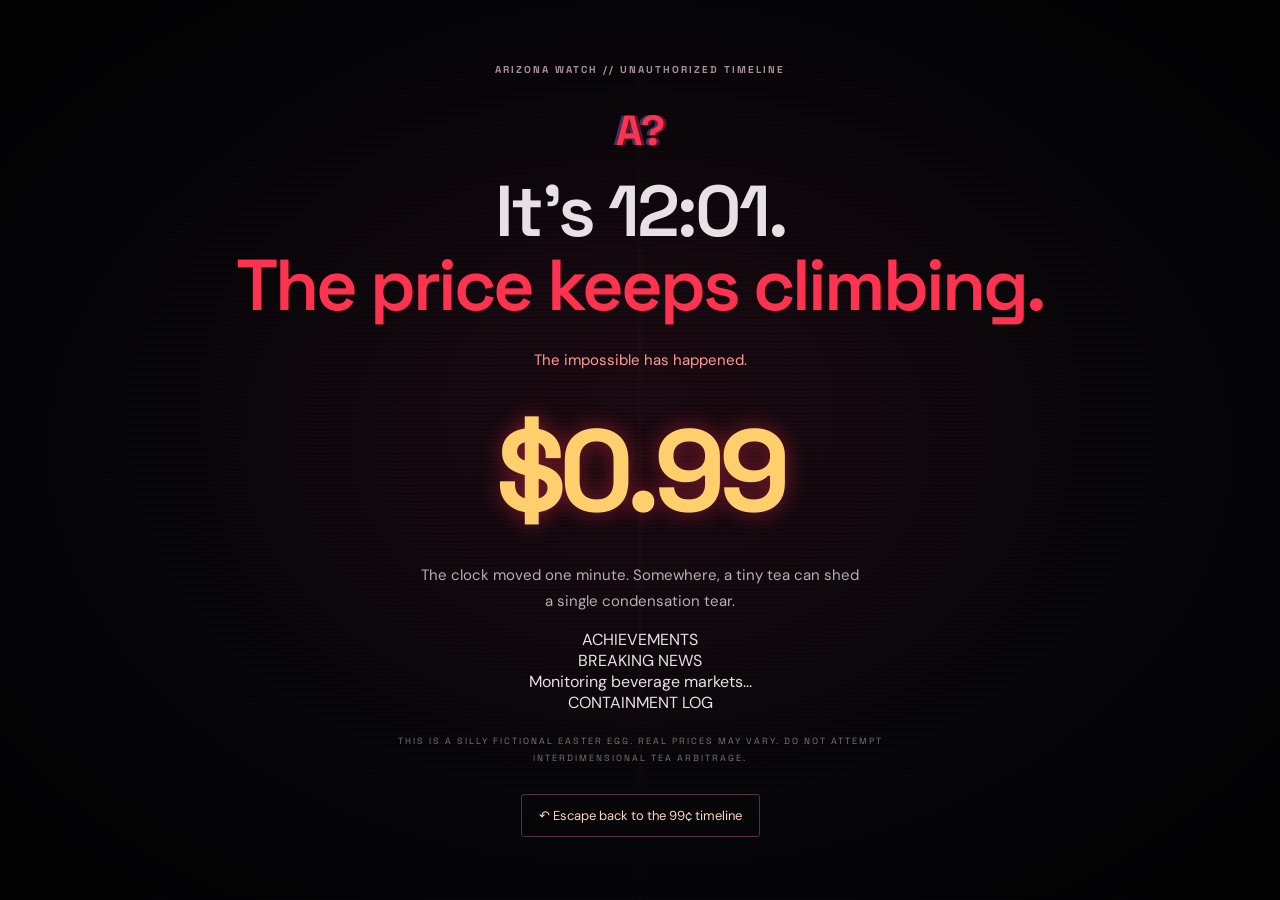
==== midnight.html @ dffbb3ba "Update midnight.html" ====
<!doctype html>
<html lang="en">
<head>
  <meta charset="utf-8">
  <meta name="viewport" content="width=device-width,initial-scale=1">
  <meta
    name="description"
    content="A tiny fictional Arizona Tea apocalypse hidden behind a frozen clock."
  >

  <title>Arizona Watch — After Midnight</title>

  <link rel="preconnect" href="https://fonts.googleapis.com">
  <link rel="preconnect" href="https://fonts.gstatic.com" crossorigin>

  <link
    href="https://fonts.googleapis.com/css2?family=DM+Sans:wght@400;500;700&family=Space+Grotesk:wght@400;500;700&display=swap"
    rel="stylesheet">

  <link rel="stylesheet" href="midnight.css">
</head>
<body>

<main class="nightmare">

  <p class="eyebrow">
    ARIZONA WATCH // UNAUTHORIZED TIMELINE
  </p>

  <div class="glitch-mark">
    A?
  </div>

  <h1>
    It's 12:01.<br>
    <span>The price keeps climbing.</span>
  </h1>

  <p class="warning" id="warning">
    The impossible has happened.
  </p>

  <div
    class="price-display"
    id="chaos-price"
  >
    $0.99
  </div>

  <p class="story" id="story">
    The clock moved one minute. Somewhere, a tiny tea can shed a single condensation tear.
  </p>

  <div class="achievement-box">
    <div class="achievement-title">
      ACHIEVEMENTS
    </div>

    <div
      id="achievements"
      class="achievement-list"
    ></div>
  </div>

  <div class="news-box">
    <div class="news-title">
      BREAKING NEWS
    </div>

    <div
      id="news-ticker"
      class="news-ticker"
    >
      Monitoring beverage markets...
    </div>
  </div>

  <div class="log-box">
    <div class="log-title">
      CONTAINMENT LOG
    </div>

    <div
      id="log-console"
      class="log-console"
    ></div>
  </div>

  <p class="disclaimer">
    THIS IS A SILLY FICTIONAL EASTER EGG.
    REAL PRICES MAY VARY.
    DO NOT ATTEMPT INTERDIMENSIONAL TEA ARBITRAGE.
  </p>

  <a
    class="escape-link"
    href="index.html"
  >
    ↶ Escape back to the 99¢ timeline
  </a>

</main>

<script src="midnight-app.js"></script>

</body>
</html>
---- midnight.css ----
@import url("styles.css");

:root {
  color-scheme: dark;
  --ink: #e7e0e6;
  --muted: #918792;
  --red: #ff334f;
  --amber: #ffcf6e;
  --paper: #08070b;
}

* { box-sizing: border-box; }

body {
  min-width: 320px;
  min-height: 100vh;
  margin: 0;
  overflow-x: hidden;
  background:
    radial-gradient(ellipse at 50% 45%, rgb(111 15 37 / 17%), transparent 34rem),
    repeating-linear-gradient(0deg, rgb(255 255 255 / 1.5%) 0 1px, transparent 1px 4px),
    #08070b;
  color: var(--ink);
  font-family: "DM Sans", sans-serif;
}

.nightmare {
  position: relative;
  display: flex;
  min-height: 100vh;
  flex-direction: column;
  align-items: center;
  justify-content: center;
  padding: 48px 24px;
  overflow: hidden;
  text-align: center;
  animation: room-flicker 8s linear infinite;
}

.nightmare::before,
.nightmare::after {
  position: absolute;
  z-index: -1;
  inset: 0;
  pointer-events: none;
  content: "";
}

.nightmare::before {
  background: linear-gradient(90deg, transparent 0 49.8%, rgb(255 51 79 / 9%) 50%, transparent 50.2%);
  opacity: 0.4;
}

.nightmare::after {
  background: radial-gradient(ellipse at center, transparent 25%, rgb(0 0 0 / 82%) 100%);
}

.eyebrow,
.disclaimer {
  color: #a990a1;
  font-family: "Space Grotesk", sans-serif;
  font-size: 10px;
  letter-spacing: 2px;
}

.eyebrow { margin-bottom: 28px; }

.glitch-mark {
  color: var(--red);
  font-family: "Space Grotesk", sans-serif;
  font-size: 42px;
  font-weight: 700;
  text-shadow: 3px 0 #62152d, -3px 0 #43315d;
  animation: glitch 3.2s steps(1, end) infinite;
}

h1 {
  margin: 17px 0 12px;
  font-family: "Space Grotesk", sans-serif;
  font-size: clamp(38px, 8vw, 72px);
  letter-spacing: -3px;
  line-height: 1.03;
}

h1 span { color: var(--red); }

.warning {
  margin: 16px 0 0;
  color: #ff9a9b;
  font-size: 15px;
}

.price-display {
  margin: 27px 0 18px;
  color: var(--amber);
  font-family: "Space Grotesk", sans-serif;
  font-size: clamp(64px, 14vw, 116px);
  font-weight: 700;
  letter-spacing: -7px;
  text-shadow: 0 0 22px rgb(255 51 79 / 45%);
  animation: price-haunt 4s ease-in-out infinite;
}

.story {
  max-width: 440px;
  color: #b7aeb7;
  font-size: 15px;
  line-height: 1.7;
}

.disclaimer {
  max-width: 520px;
  margin: 20px 0 28px;
  color: #7d707d;
  font-size: 9px;
  line-height: 1.8;
}

.escape-link {
  padding: 12px 17px;
  border: 1px solid #55313e;
  border-radius: 3px;
  color: #ffd5c1;
  font-size: 13px;
  text-decoration: none;
  transition: background 150ms ease, border-color 150ms ease;
}

.escape-link:hover,
.escape-link:focus-visible {
  border-color: var(--red);
  background: rgb(255 51 79 / 12%);
  outline: none;
}

@keyframes room-flicker {
  0%, 19%, 21%, 53%, 55%, 100% { opacity: 1; }
  20%, 54% { opacity: 0.76; }
  50% { opacity: 0.94; }
}

@keyframes glitch {
  0%, 88%, 90%, 94%, 100% { transform: translate(0); }
  89% { transform: translate(3px, -1px); }
  91% { transform: translate(-2px, 1px); }
  93% { transform: translate(1px, 0); }
}

@keyframes price-haunt {
  0%, 100% { text-shadow: 0 0 18px rgb(255 51 79 / 30%); }
  50% { text-shadow: 0 0 34px rgb(255 51 79 / 65%); }
}

@media (prefers-reduced-motion: reduce) {
  *, *::before, *::after {
    animation: none !important;
    scroll-behavior: auto !important;
  }
}
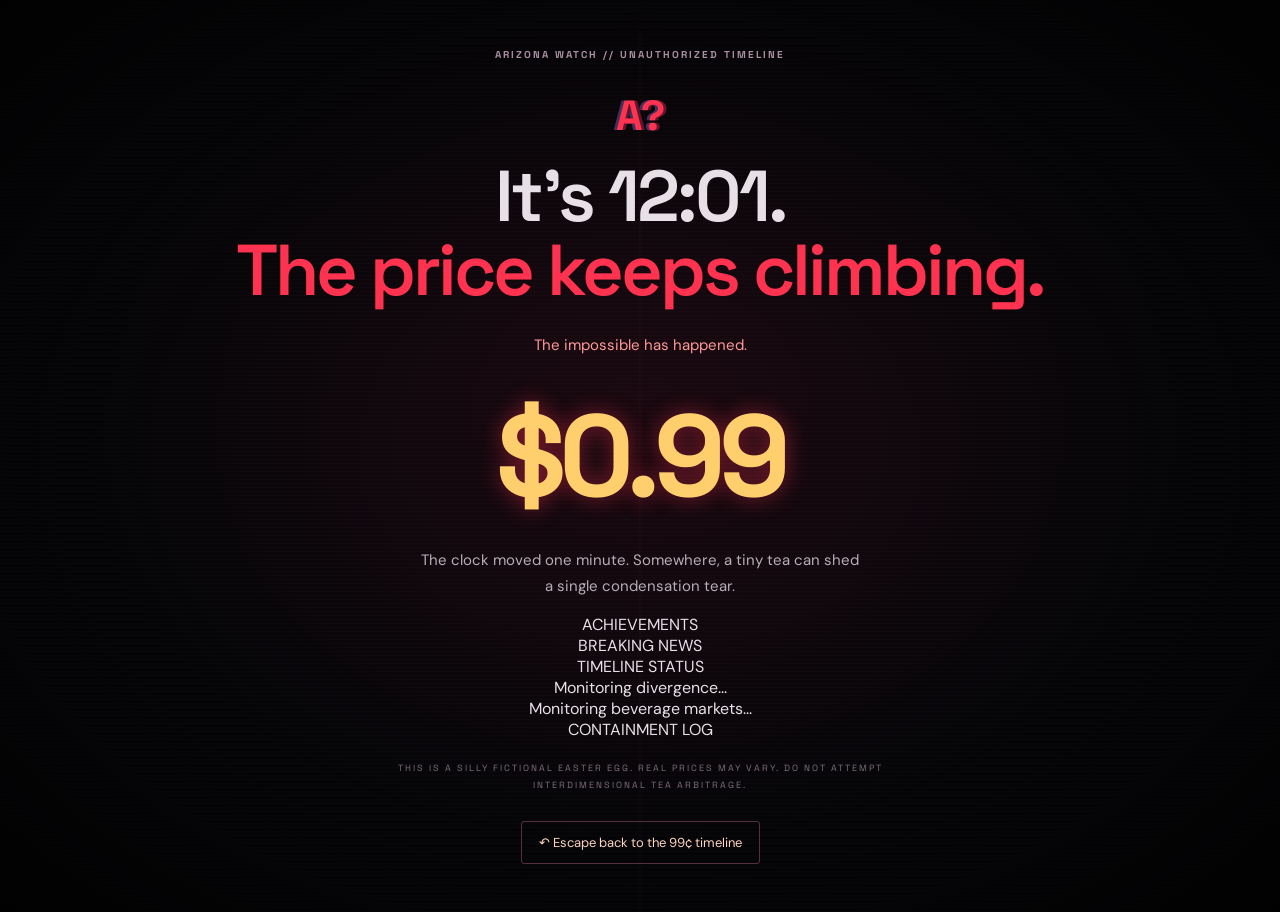
==== commit 8a4bdbbb: "Update midnight.html" ====
--- a/midnight.html
+++ b/midnight.html
@@ -66,7 +66,15 @@
     <div class="news-title">
       BREAKING NEWS
     </div>
+<div class="news-box">
+  <div class="news-title">
+    TIMELINE STATUS
+  </div>
 
+  <div id="timeline-stats" class="news-ticker">
+    Monitoring divergence...
+  </div>
+</div>
     <div
       id="news-ticker"
       class="news-ticker"
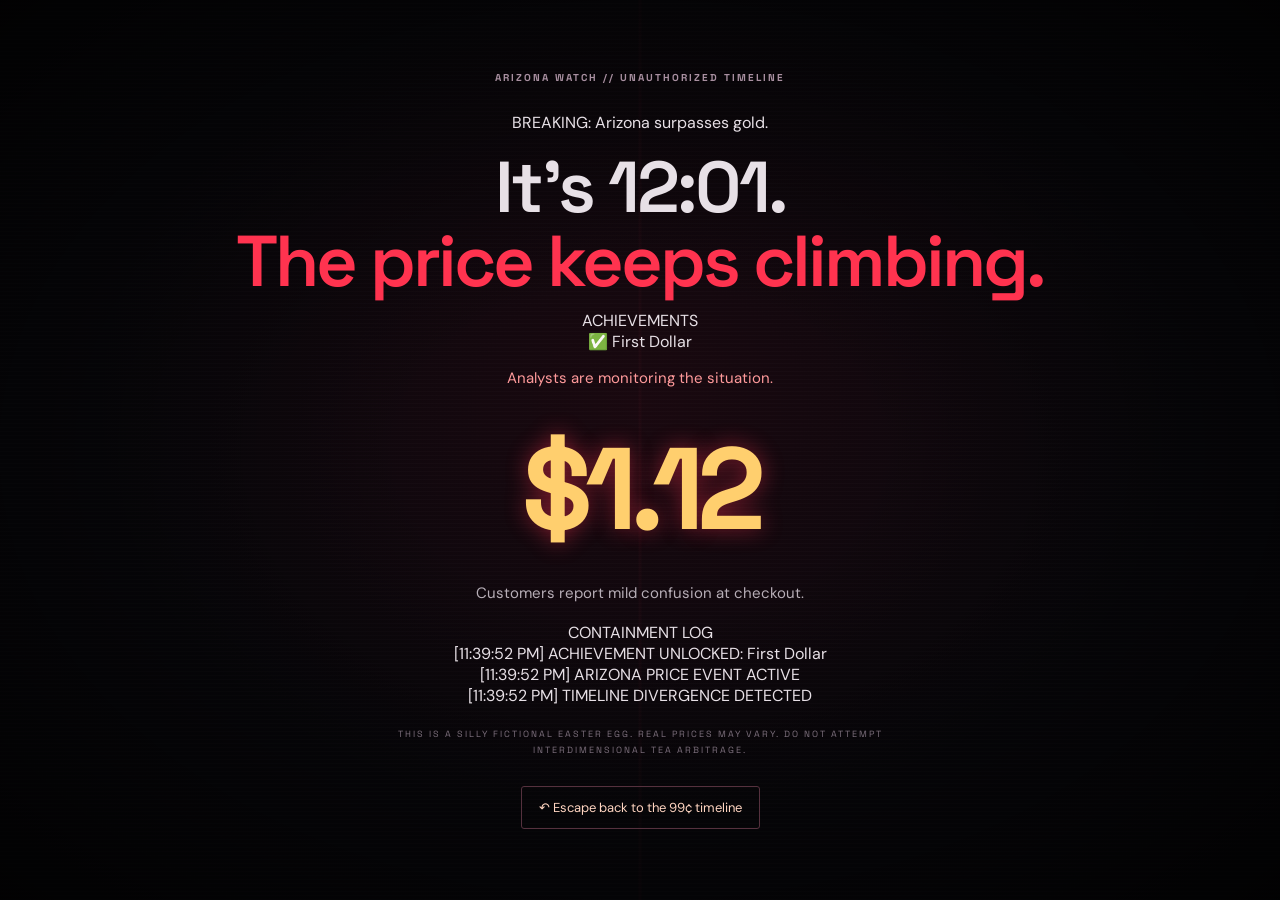
==== commit 8c4068a8: "Update midnight.html" ====
--- a/midnight.html
+++ b/midnight.html
@@ -27,31 +27,22 @@
     ARIZONA WATCH // UNAUTHORIZED TIMELINE
   </p>
 
-  <div class="glitch-mark">
-    A?
-  </div>
+<div
+  id="news-ticker"
+  class="headline-ticker"
+>
+  BREAKING: Arizona surpasses gold.
+</div>
 
-  <h1>
-    It's 12:01.<br>
-    <span>The price keeps climbing.</span>
-  </h1>
+<h1>
+  It's 12:01.<br>
+  <span>The price keeps climbing.</span>
+</h1>
 
-  <p class="warning" id="warning">
-    The impossible has happened.
-  </p>
+<div class="apocalypse-grid">
 
-  <div
-    class="price-display"
-    id="chaos-price"
-  >
-    $0.99
-  </div>
+  <aside class="side-panel">
 
-  <p class="story" id="story">
-    The clock moved one minute. Somewhere, a tiny tea can shed a single condensation tear.
-  </p>
-
-  <div class="achievement-box">
     <div class="achievement-title">
       ACHIEVEMENTS
     </div>
@@ -60,30 +51,38 @@
       id="achievements"
       class="achievement-list"
     ></div>
-  </div>
 
-  <div class="news-box">
-    <div class="news-title">
-      BREAKING NEWS
+  </aside>
+
+  <section class="price-column">
+
+    <p
+      class="warning"
+      id="warning"
+    >
+      The impossible has happened.
+    </p>
+
+    <div
+      class="price-display"
+      id="chaos-price"
+    >
+      $0.99
     </div>
-<div class="news-box">
-  <div class="news-title">
-    TIMELINE STATUS
-  </div>
 
-  <div id="timeline-stats" class="news-ticker">
-    Monitoring divergence...
-  </div>
-</div>
-    <div
-      id="news-ticker"
-      class="news-ticker"
+    <p
+      class="story"
+      id="story"
     >
-      Monitoring beverage markets...
-    </div>
-  </div>
+      The clock moved one minute.
+      Somewhere, a tiny tea can shed a
+      single condensation tear.
+    </p>
 
-  <div class="log-box">
+  </section>
+
+  <aside class="side-panel">
+
     <div class="log-title">
       CONTAINMENT LOG
     </div>
@@ -92,6 +91,10 @@
       id="log-console"
       class="log-console"
     ></div>
+
+  </aside>
+
+</div>
   </div>
 
   <p class="disclaimer">
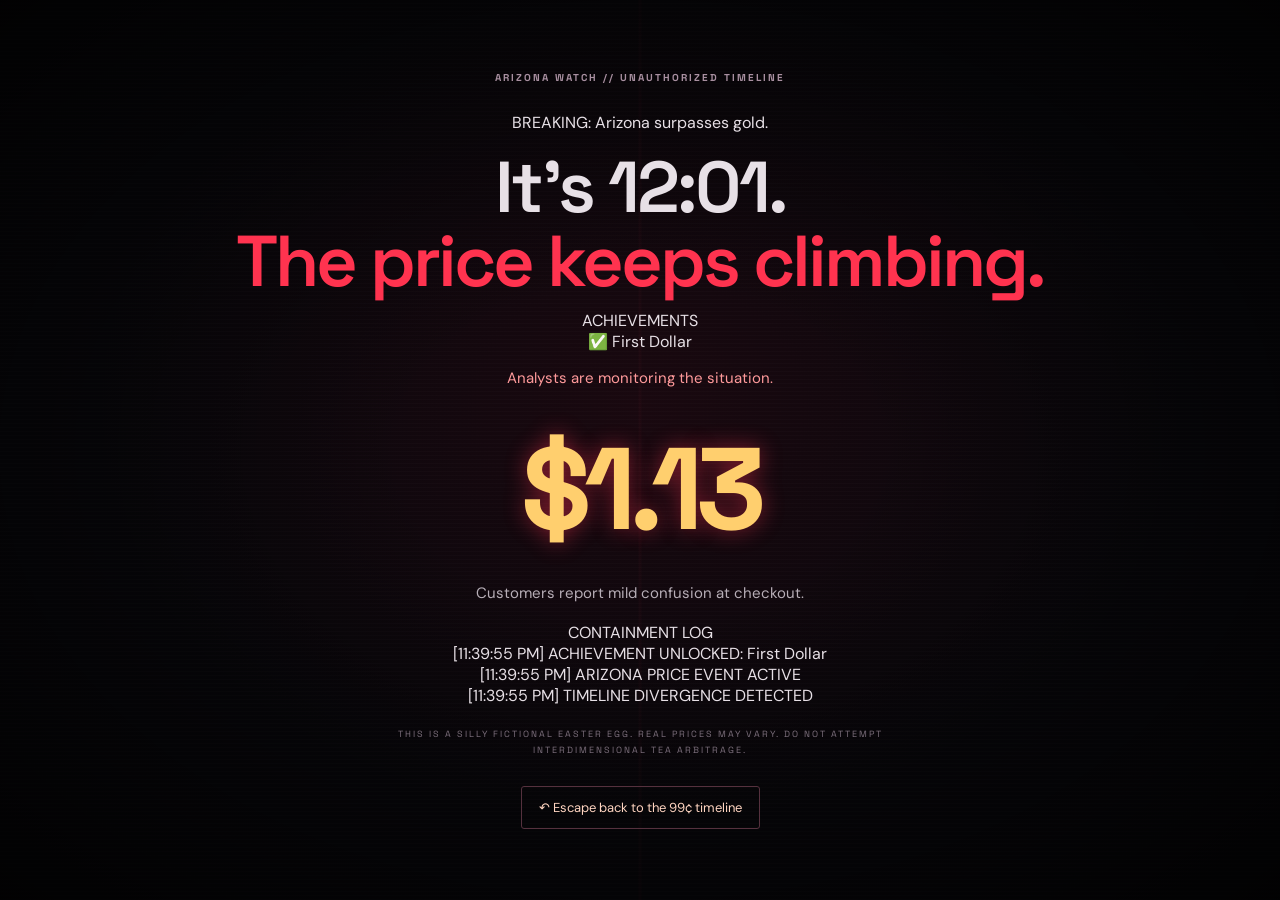
==== commit a85508c3: "Update midnight.html" ====
--- a/midnight.html
+++ b/midnight.html
@@ -95,7 +95,6 @@
   </aside>
 
 </div>
-  </div>
 
   <p class="disclaimer">
     THIS IS A SILLY FICTIONAL EASTER EGG.
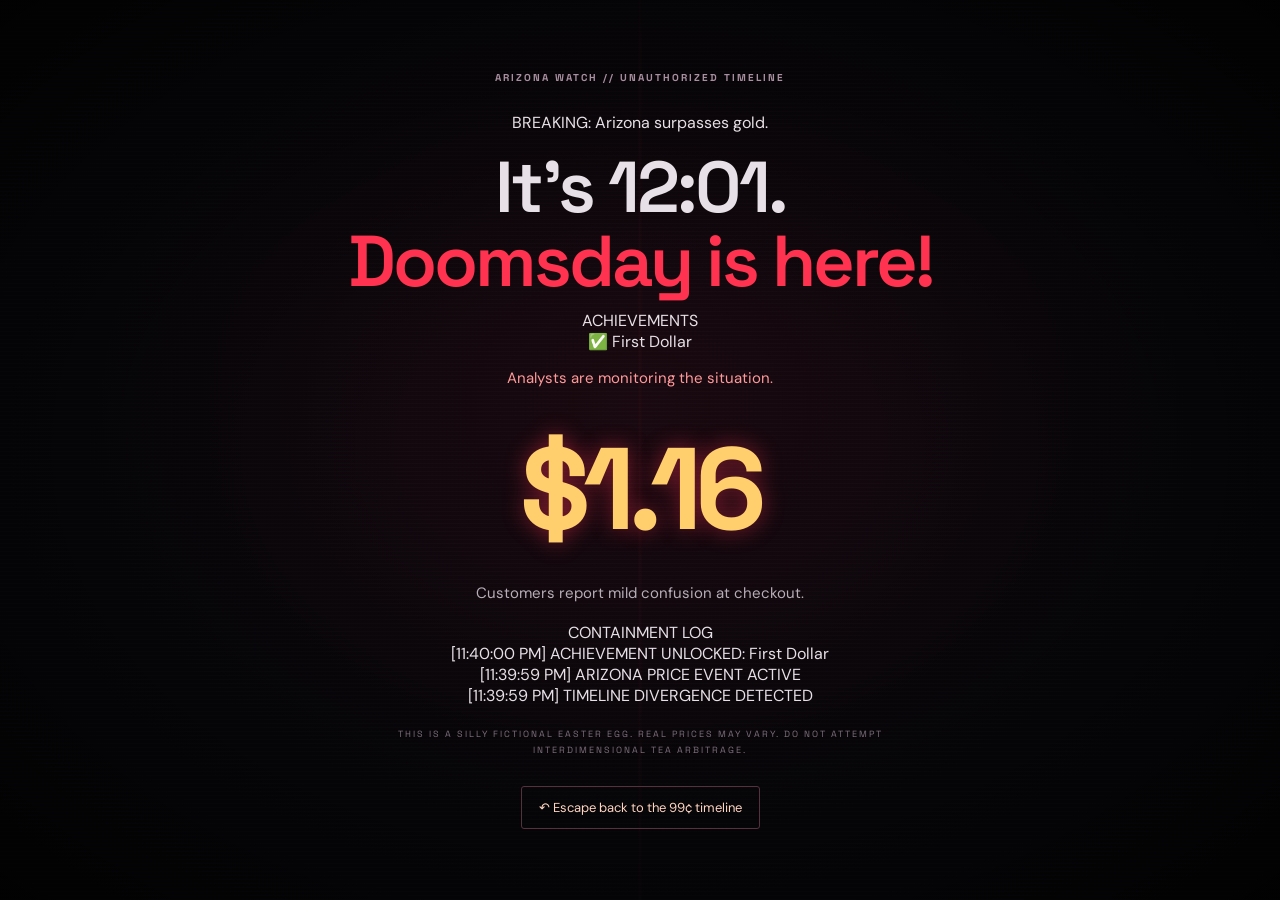
==== commit f5e548f7: "Update midnight.html" ====
--- a/midnight.html
+++ b/midnight.html
@@ -36,7 +36,7 @@
 
 <h1>
   It's 12:01.<br>
-  <span>The price keeps climbing.</span>
+  <span>Doomsday is here!</span>
 </h1>
 
 <div class="apocalypse-grid">
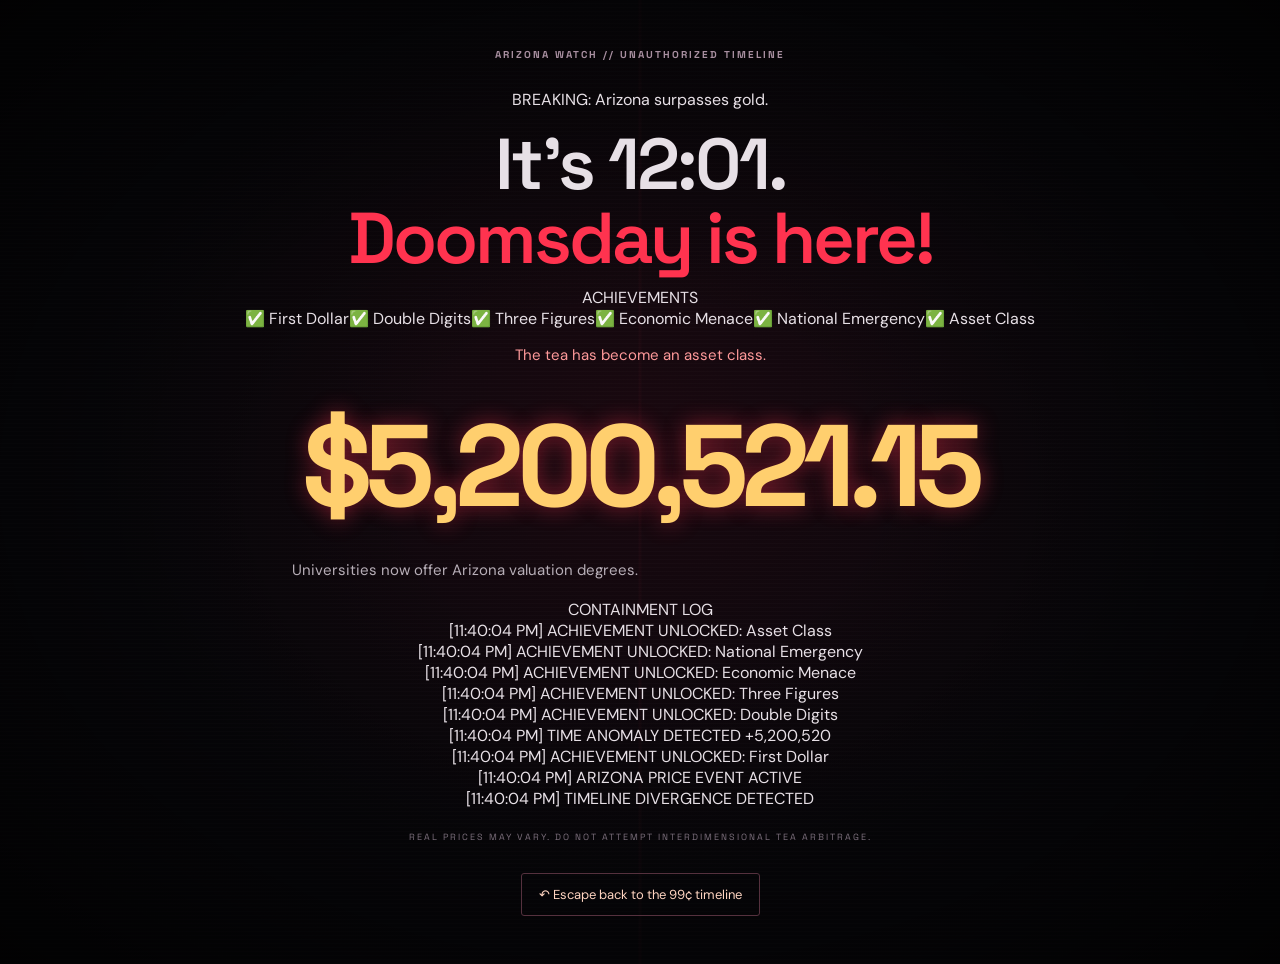
==== commit 5b7158b4: "Update midnight.html" ====
--- a/midnight.html
+++ b/midnight.html
@@ -97,7 +97,6 @@
 </div>
 
   <p class="disclaimer">
-    THIS IS A SILLY FICTIONAL EASTER EGG.
     REAL PRICES MAY VARY.
     DO NOT ATTEMPT INTERDIMENSIONAL TEA ARBITRAGE.
   </p>
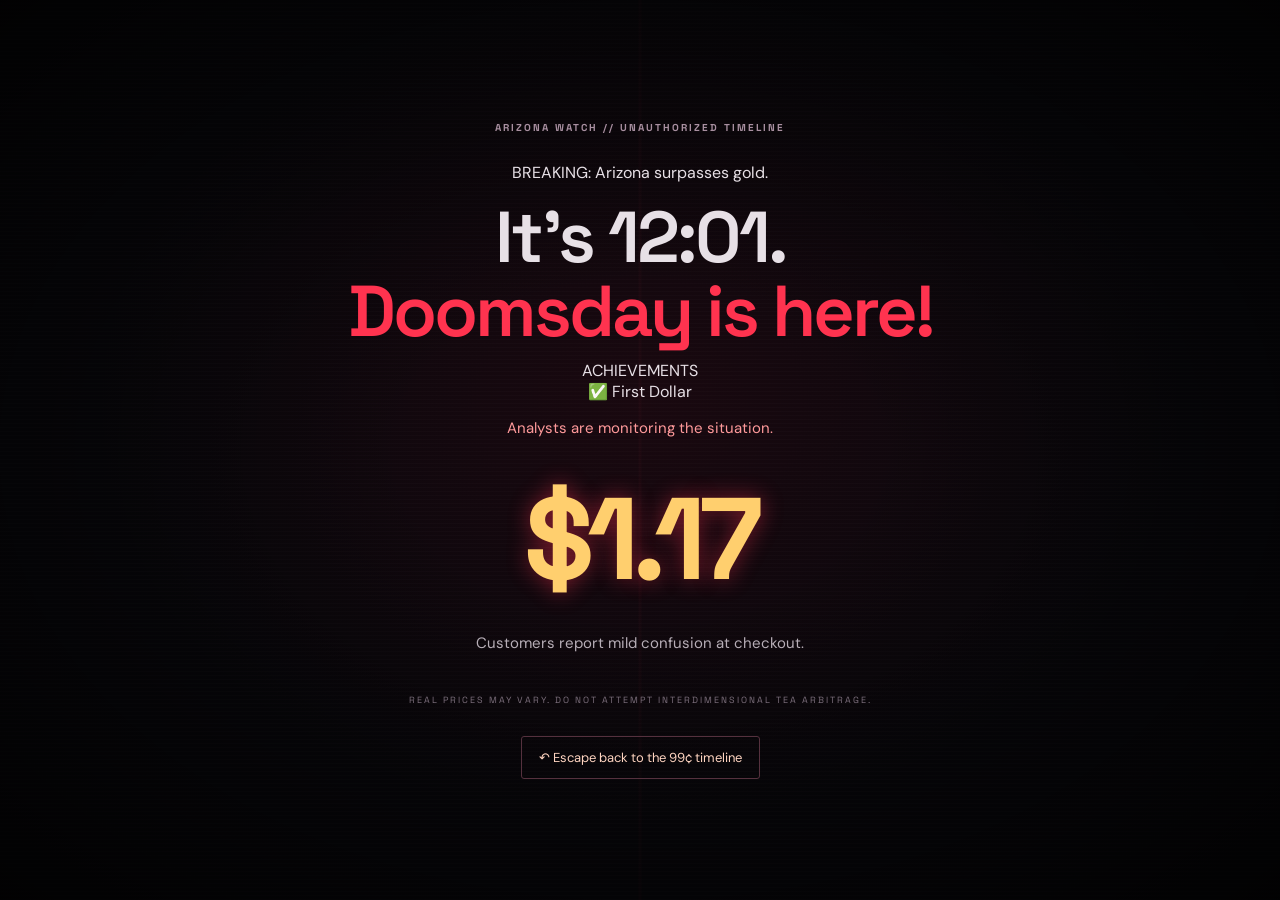
==== commit 7a7ceed3: "Update midnight.html" ====
--- a/midnight.html
+++ b/midnight.html
@@ -81,17 +81,6 @@
 
   </section>
 
-  <aside class="side-panel">
-
-    <div class="log-title">
-      CONTAINMENT LOG
-    </div>
-
-    <div
-      id="log-console"
-      class="log-console"
-    ></div>
-
   </aside>
 
 </div>
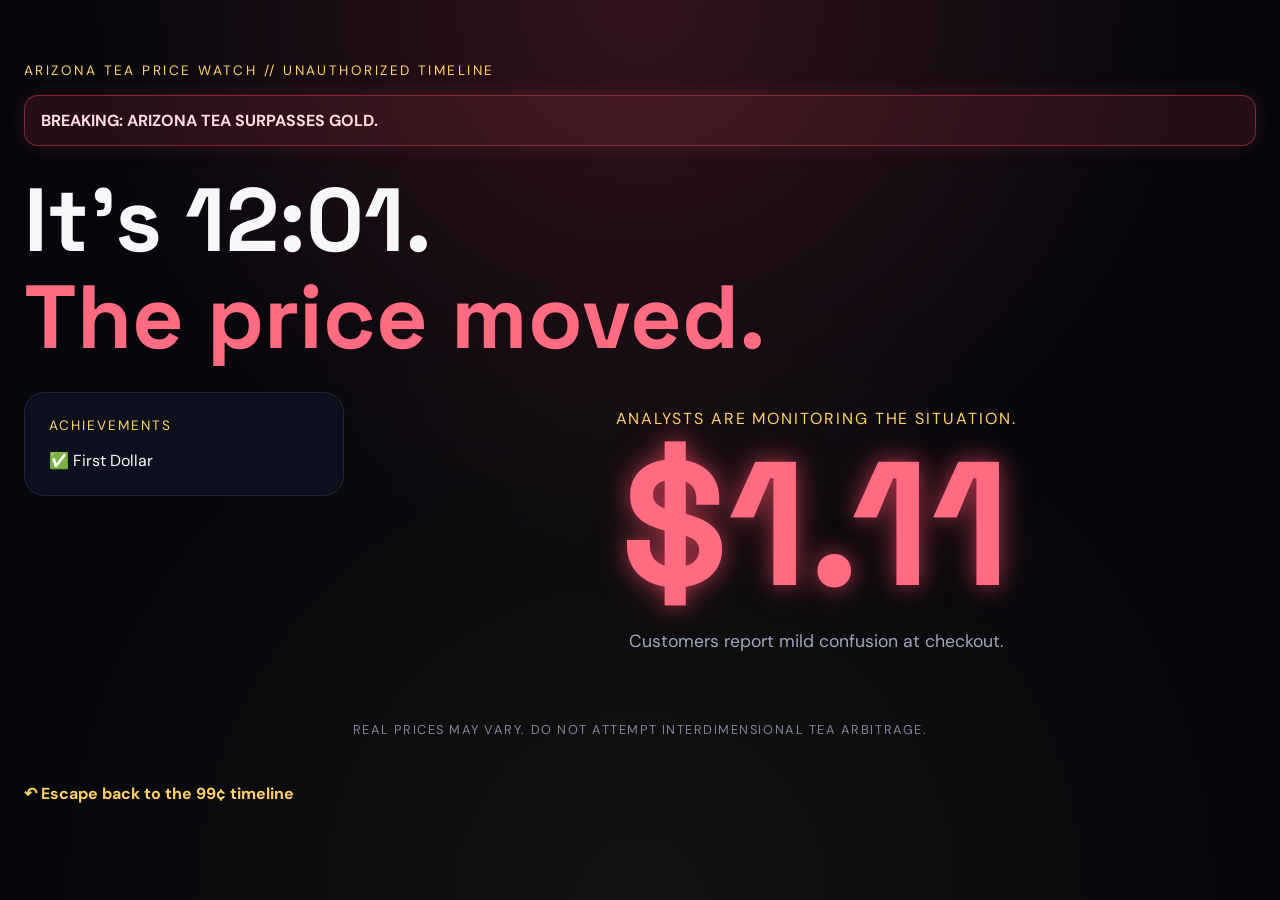
==== commit fb36a015: "Update midnight.html" ====
--- a/midnight.html
+++ b/midnight.html
@@ -3,87 +3,99 @@
 <head>
   <meta charset="utf-8">
   <meta name="viewport" content="width=device-width,initial-scale=1">
+
   <meta
     name="description"
-    content="A tiny fictional Arizona Tea apocalypse hidden behind a frozen clock."
+    content="A fictional alternate timeline where the Arizona Tea price finally changed. Secret page unlocked from the Arizona Tea Price Watch clock."
   >
 
-  <title>Arizona Watch — After Midnight</title>
+  <meta
+    name="keywords"
+    content="Arizona Tea, Arizona Tea price, Arizona Tea 99 cent can, Arizona Tea inflation, Arizona Tea Price Watch, Arizona Tea tracker"
+  >
+
+  <meta property="og:title" content="Arizona Tea Price Watch | Unauthorized Timeline">
+  <meta property="og:description" content="A fictional alternate timeline where the Arizona Tea price finally changed.">
+  <meta property="og:type" content="website">
+
+  <title>Arizona Tea Price Watch | Unauthorized Timeline</title>
 
   <link rel="preconnect" href="https://fonts.googleapis.com">
   <link rel="preconnect" href="https://fonts.gstatic.com" crossorigin>
 
   <link
     href="https://fonts.googleapis.com/css2?family=DM+Sans:wght@400;500;700&family=Space+Grotesk:wght@400;500;700&display=swap"
-    rel="stylesheet">
+    rel="stylesheet"
+  >
 
   <link rel="stylesheet" href="midnight.css">
 </head>
+
 <body>
 
 <main class="nightmare">
 
   <p class="eyebrow">
-    ARIZONA WATCH // UNAUTHORIZED TIMELINE
+    ARIZONA TEA PRICE WATCH // UNAUTHORIZED TIMELINE
   </p>
 
-<div
-  id="news-ticker"
-  class="headline-ticker"
->
-  BREAKING: Arizona surpasses gold.
-</div>
+  <div
+    id="news-ticker"
+    class="headline-ticker"
+  >
+    BREAKING: Arizona Tea surpasses gold.
+  </div>
 
-<h1>
-  It's 12:01.<br>
-  <span>Doomsday is here!</span>
-</h1>
+  <h1>
+    It's 12:01.<br>
+    <span>The price moved.</span>
+  </h1>
 
-<div class="apocalypse-grid">
+  <div class="apocalypse-grid">
 
-  <aside class="side-panel">
+    <aside class="side-panel">
 
-    <div class="achievement-title">
-      ACHIEVEMENTS
-    </div>
+      <div class="achievement-title">
+        ACHIEVEMENTS
+      </div>
 
-    <div
-      id="achievements"
-      class="achievement-list"
-    ></div>
+      <div
+        id="achievements"
+        class="achievement-list"
+      ></div>
 
-  </aside>
+    </aside>
 
-  <section class="price-column">
+    <section class="price-column">
 
-    <p
-      class="warning"
-      id="warning"
-    >
-      The impossible has happened.
-    </p>
+      <p
+        class="warning"
+        id="warning"
+      >
+        The Arizona Tea price is no longer stable.
+      </p>
 
-    <div
-      class="price-display"
-      id="chaos-price"
-    >
-      $0.99
-    </div>
+      <div
+        class="price-display"
+        id="chaos-price"
+      >
+        $0.99
+      </div>
 
-    <p
-      class="story"
-      id="story"
-    >
-      The clock moved one minute.
-      Somewhere, a tiny tea can shed a
-      single condensation tear.
-    </p>
+      <p
+        class="story"
+        id="story"
+      >
+        The clock moved one minute.
 
-  </section>
+        Nobody was prepared for what happened next.
 
-  </aside>
+        The Arizona Tea market entered a state previously believed impossible.
+      </p>
 
-</div>
+    </section>
+
+  </div>
 
   <p class="disclaimer">
     REAL PRICES MAY VARY.
--- a/midnight.css
+++ b/midnight.css
@@ -1,159 +1,267 @@
-@import url("styles.css");
-
 :root {
   color-scheme: dark;
-  --ink: #e7e0e6;
-  --muted: #918792;
-  --red: #ff334f;
-  --amber: #ffcf6e;
-  --paper: #08070b;
-}
-
-* { box-sizing: border-box; }
+
+  --bg: #06070c;
+  --panel: #0f1320;
+  --panel-border: #22283b;
+
+  --text: #f7f7fa;
+  --muted: #9ea6be;
+
+  --red: #ff4d67;
+  --red-bright: #ff6b81;
+
+  --gold: #ffd166;
+}
+
+* {
+  box-sizing: border-box;
+}
 
 body {
-  min-width: 320px;
+  margin: 0;
+
   min-height: 100vh;
-  margin: 0;
-  overflow-x: hidden;
-  background:
-    radial-gradient(ellipse at 50% 45%, rgb(111 15 37 / 17%), transparent 34rem),
-    repeating-linear-gradient(0deg, rgb(255 255 255 / 1.5%) 0 1px, transparent 1px 4px),
-    #08070b;
-  color: var(--ink);
-  font-family: "DM Sans", sans-serif;
+
+  font-family:
+    "DM Sans",
+    sans-serif;
+
+  color: var(--text);
+
+  background:
+    radial-gradient(
+      circle at top,
+      rgba(255,77,103,.18),
+      transparent 35rem
+    ),
+    radial-gradient(
+      circle at bottom,
+      rgba(255,209,102,.06),
+      transparent 40rem
+    ),
+    var(--bg);
 }
 
 .nightmare {
-  position: relative;
+  max-width: 1400px;
+
+  margin: 0 auto;
+
+  padding:
+    3rem
+    1.5rem
+    4rem;
+}
+
+.eyebrow {
+  color: var(--gold);
+
+  font-size: .85rem;
+
+  letter-spacing: .18em;
+
+  text-transform: uppercase;
+
+  margin-bottom: 1rem;
+}
+
+.headline-ticker {
+  border: 1px solid rgba(255,77,103,.4);
+
+  background:
+    rgba(255,77,103,.12);
+
+  color: #ffdbe1;
+
+  padding:
+    .9rem
+    1rem;
+
+  border-radius: 14px;
+
+  margin-bottom: 2rem;
+
+  font-weight: 700;
+
+  text-transform: uppercase;
+
+  box-shadow:
+    0 0 20px rgba(255,77,103,.15);
+}
+
+h1 {
+  margin: 0 0 2rem;
+
+  font-family:
+    "Space Grotesk",
+    sans-serif;
+
+  font-size:
+    clamp(2.8rem, 7vw, 6rem);
+
+  line-height: .95;
+}
+
+h1 span {
+  display: block;
+
+  color: var(--red-bright);
+
+  margin-top: .7rem;
+}
+
+.apocalypse-grid {
+  display: grid;
+
+  grid-template-columns:
+    320px
+    1fr;
+
+  gap: 2rem;
+
+  align-items: start;
+}
+
+.side-panel {
+  background:
+    rgba(15,19,32,.85);
+
+  border:
+    1px solid var(--panel-border);
+
+  border-radius: 20px;
+
+  padding: 1.5rem;
+}
+
+.achievement-title {
+  color: var(--gold);
+
+  font-size: .85rem;
+
+  letter-spacing: .15em;
+
+  text-transform: uppercase;
+
+  margin-bottom: 1rem;
+}
+
+.achievement-list {
   display: flex;
-  min-height: 100vh;
+
   flex-direction: column;
+
+  gap: .75rem;
+}
+
+.achievement-list div {
+  background:
+    rgba(255,255,255,.04);
+
+  border:
+    1px solid rgba(255,255,255,.08);
+
+  border-radius: 12px;
+
+  padding: .9rem;
+}
+
+.price-column {
+  text-align: center;
+}
+
+.warning {
+  color: var(--gold);
+
+  font-size: 1rem;
+
+  text-transform: uppercase;
+
+  letter-spacing: .12em;
+
+  margin-bottom: 1rem;
+}
+
+.price-display {
+  font-family:
+    "Space Grotesk",
+    sans-serif;
+
+  font-weight: 700;
+
+  font-size:
+    clamp(5rem, 14vw, 11rem);
+
+  line-height: .9;
+
+  color: var(--red-bright);
+
+  text-shadow:
+    0 0 20px rgba(255,77,103,.5),
+    0 0 40px rgba(255,77,103,.3);
+
+  margin-bottom: 1.5rem;
+}
+
+.story {
+  max-width: 700px;
+
+  margin:
+    0 auto;
+
+  color: var(--muted);
+
+  font-size: 1.1rem;
+
+  line-height: 1.7;
+}
+
+.disclaimer {
+  margin-top: 4rem;
+
+  text-align: center;
+
+  color: #7f869c;
+
+  font-size: .8rem;
+
+  letter-spacing: .12em;
+
+  text-transform: uppercase;
+}
+
+.escape-link {
+  display: inline-flex;
+
   align-items: center;
-  justify-content: center;
-  padding: 48px 24px;
-  overflow: hidden;
-  text-align: center;
-  animation: room-flicker 8s linear infinite;
-}
-
-.nightmare::before,
-.nightmare::after {
-  position: absolute;
-  z-index: -1;
-  inset: 0;
-  pointer-events: none;
-  content: "";
-}
-
-.nightmare::before {
-  background: linear-gradient(90deg, transparent 0 49.8%, rgb(255 51 79 / 9%) 50%, transparent 50.2%);
-  opacity: 0.4;
-}
-
-.nightmare::after {
-  background: radial-gradient(ellipse at center, transparent 25%, rgb(0 0 0 / 82%) 100%);
-}
-
-.eyebrow,
-.disclaimer {
-  color: #a990a1;
-  font-family: "Space Grotesk", sans-serif;
-  font-size: 10px;
-  letter-spacing: 2px;
-}
-
-.eyebrow { margin-bottom: 28px; }
-
-.glitch-mark {
-  color: var(--red);
-  font-family: "Space Grotesk", sans-serif;
-  font-size: 42px;
+
+  gap: .5rem;
+
+  margin-top: 2rem;
+
+  color: var(--gold);
+
+  text-decoration: none;
+
   font-weight: 700;
-  text-shadow: 3px 0 #62152d, -3px 0 #43315d;
-  animation: glitch 3.2s steps(1, end) infinite;
-}
-
-h1 {
-  margin: 17px 0 12px;
-  font-family: "Space Grotesk", sans-serif;
-  font-size: clamp(38px, 8vw, 72px);
-  letter-spacing: -3px;
-  line-height: 1.03;
-}
-
-h1 span { color: var(--red); }
-
-.warning {
-  margin: 16px 0 0;
-  color: #ff9a9b;
-  font-size: 15px;
-}
-
-.price-display {
-  margin: 27px 0 18px;
-  color: var(--amber);
-  font-family: "Space Grotesk", sans-serif;
-  font-size: clamp(64px, 14vw, 116px);
-  font-weight: 700;
-  letter-spacing: -7px;
-  text-shadow: 0 0 22px rgb(255 51 79 / 45%);
-  animation: price-haunt 4s ease-in-out infinite;
-}
-
-.story {
-  max-width: 440px;
-  color: #b7aeb7;
-  font-size: 15px;
-  line-height: 1.7;
-}
-
-.disclaimer {
-  max-width: 520px;
-  margin: 20px 0 28px;
-  color: #7d707d;
-  font-size: 9px;
-  line-height: 1.8;
-}
-
-.escape-link {
-  padding: 12px 17px;
-  border: 1px solid #55313e;
-  border-radius: 3px;
-  color: #ffd5c1;
-  font-size: 13px;
-  text-decoration: none;
-  transition: background 150ms ease, border-color 150ms ease;
-}
-
-.escape-link:hover,
-.escape-link:focus-visible {
-  border-color: var(--red);
-  background: rgb(255 51 79 / 12%);
-  outline: none;
-}
-
-@keyframes room-flicker {
-  0%, 19%, 21%, 53%, 55%, 100% { opacity: 1; }
-  20%, 54% { opacity: 0.76; }
-  50% { opacity: 0.94; }
-}
-
-@keyframes glitch {
-  0%, 88%, 90%, 94%, 100% { transform: translate(0); }
-  89% { transform: translate(3px, -1px); }
-  91% { transform: translate(-2px, 1px); }
-  93% { transform: translate(1px, 0); }
-}
-
-@keyframes price-haunt {
-  0%, 100% { text-shadow: 0 0 18px rgb(255 51 79 / 30%); }
-  50% { text-shadow: 0 0 34px rgb(255 51 79 / 65%); }
-}
-
-@media (prefers-reduced-motion: reduce) {
-  *, *::before, *::after {
-    animation: none !important;
-    scroll-behavior: auto !important;
+}
+
+.escape-link:hover {
+  color: #fff1bc;
+}
+
+@media (max-width: 900px) {
+
+  .apocalypse-grid {
+    grid-template-columns: 1fr;
   }
-}
+
+  .side-panel {
+    order: 2;
+  }
+
+  .price-column {
+    order: 1;
+  }
+}
